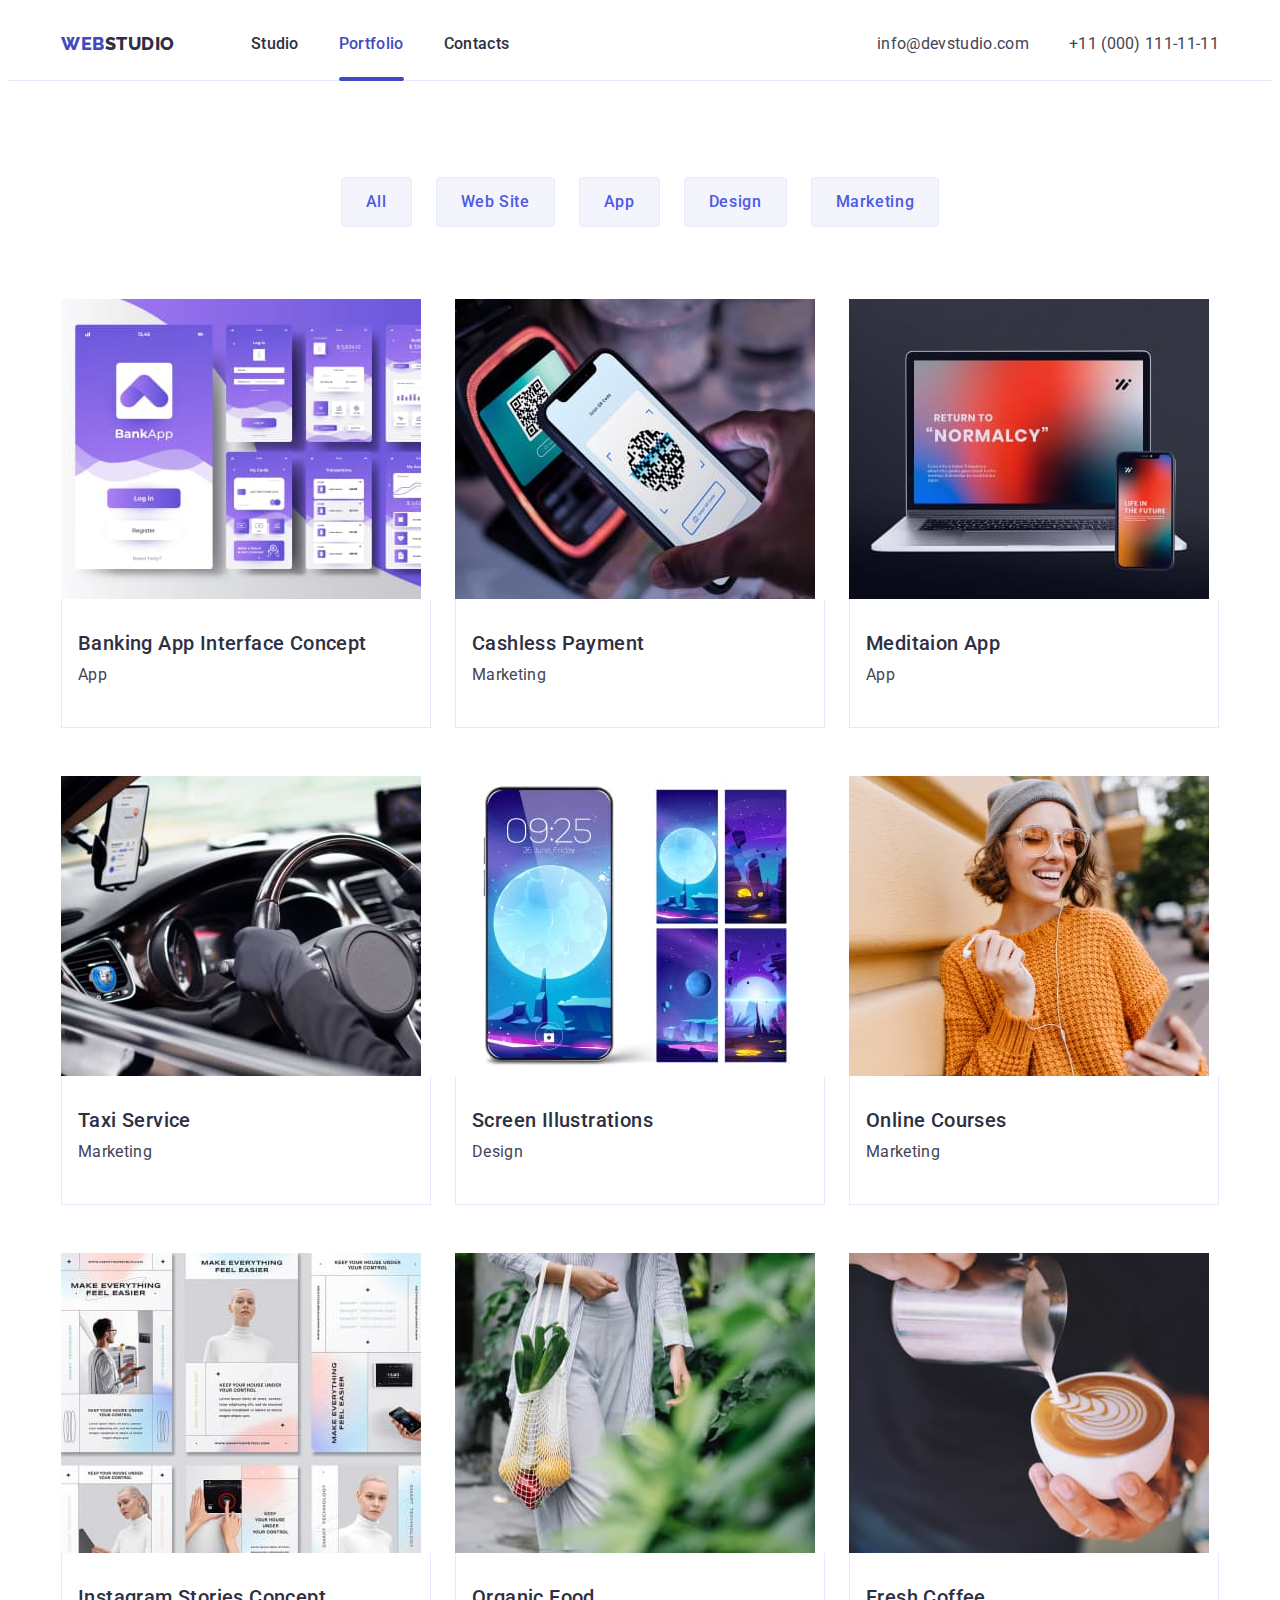
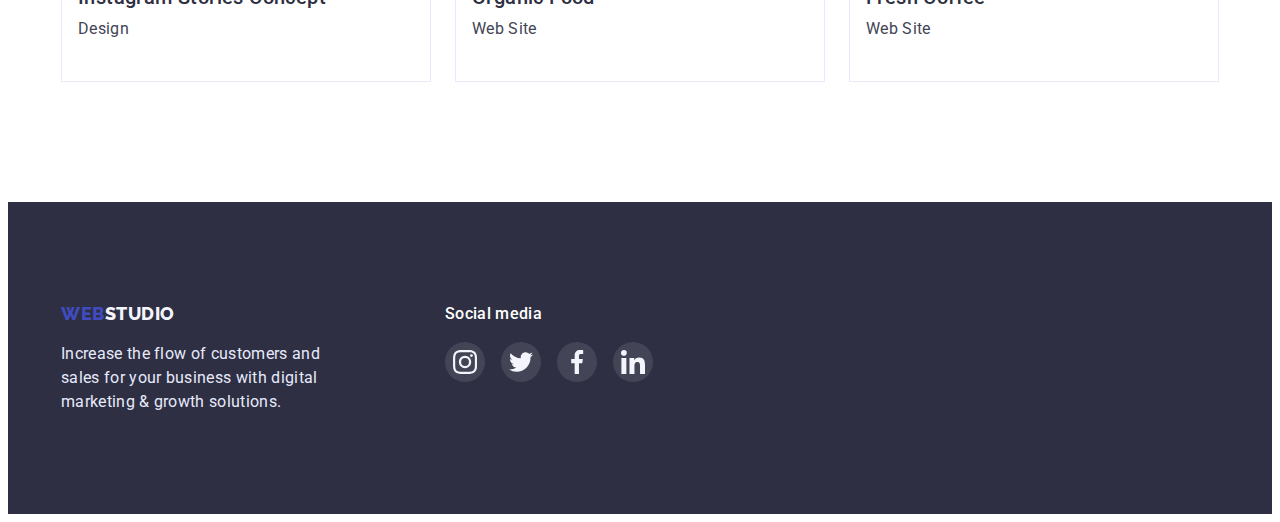
==== portfolio.html @ ab7bb0e6 "Initial commit" ====
<!DOCTYPE html>
<html lang="en">
  <head>
    <meta charset="UTF-8" />
    <meta http-equiv="X-UA-Compatible" content="IE=edge" />
    <meta name="viewport" content="width=device-width, initial-scale=1.0" />
    <title>Web Studio</title>
    <link rel="preconnect" href="https://fonts.googleapis.com" />
    <link rel="preconnect" href="https://fonts.gstatic.com" crossorigin />
    <link
      href="https://fonts.googleapis.com/css2?family=Raleway:wght@800&family=Roboto:wght@400;500;700;900&display=swap"
      rel="stylesheet"
    />
    <link
      rel="stylesheet"
      href="https://cdnjs.cloudflare.com/ajax/libs/modern-normalize/1.1.0/modern-normalize.min.css"
      integrity="sha512-wpPYUAdjBVSE4KJnH1VR1HeZfpl1ub8YT/NKx4PuQ5NmX2tKuGu6U/JRp5y+Y8XG2tV+wKQpNHVUX03MfMFn9Q=="
      crossorigin="anonymous"
      referrerpolicy="no-referrer"
    />
    <link rel="stylesheet" href="./css/styles.css" />
  </head>

  <body>
    <!-- Шапка сторінки -->
    <header class="header">
      <div class="header-container container">
        <nav class="header-nav">
          <!-- Логотип -->
          <a class="header-logo logo link" href="./index.html"
            ><span class="logo-style">Web</span>Studio</a
          >

          <!-- Меню -->
          <ul class="header-menu list">
            <li class="header-menu-item">
              <a class="header-menu-link link" href="./index.html">Studio</a>
            </li>
            <li class="header-menu-item">
              <a class="header-menu-link link current" href="./portfolio.html"
                >Portfolio</a
              >
            </li>
            <li class="header-menu-item">
              <a class="header-menu-link link" href="">Contacts</a>
            </li>
          </ul>
        </nav>

        <!-- Контактна інформація -->
        <address class="header-contacts">
          <ul class="header-contacts-list list">
            <li class="header-contacts-item">
              <a
                class="header-contacts-link link"
                href="mailto:info@devstudio.com"
                >info@devstudio.com</a
              >
            </li>
            <li class="header-contacts-item">
              <a class="header-contacts-link link" href="tel:+110001111111"
                >+11 (000) 111-11-11</a
              >
            </li>
          </ul>
        </address>
      </div>
    </header>

    <!-- Унікальний контенс сторінки -->
    <main>
      <!-- Каталог-->
      <section class="catalog section">
        <div class="catalog-container container">
          <h1 class="catalog-title hidden">Catalog</h1>
          <ul class="catalog-filter list">
            <li class="catalog-filter-item">
              <button class="catalog-filter-btn" type="button">All</button>
            </li>
            <li class="catalog-filter-item">
              <button class="catalog-filter-btn" type="button">Web Site</button>
            </li>
            <li class="catalog-filter-item">
              <button class="catalog-filter-btn" type="button">App</button>
            </li>
            <li class="catalog-filter-item">
              <button class="catalog-filter-btn" type="button">Design</button>
            </li>
            <li class="catalog-filter-item">
              <button class="catalog-filter-btn" type="button">
                Marketing
              </button>
            </li>
          </ul>
          <ul class="catalog-list list">
            <li class="catalog-list-item">
              <a class="catalog-list-link link" href="">
                <div class="overlay-wrapper">
                  <img
                    src="./images/product/product_1.jpg"
                    alt="Banking App Interface Concept"
                    width="360"
                  />
                  <p class="overlay">
                    14 Stylish and User-Friendly App Design Concepts · Task
                    Manager App · Calorie Tracker App · Exotic Fruit Ecommerce
                    App · Cloud Storage App
                  </p>
                </div>
                <div class="catalog-list-text">
                  <h2 class="catalog-list-title list-title">
                    Banking App Interface Concept
                  </h2>
                  <p class="catalog-list-description list-description">App</p>
                </div>
              </a>
            </li>
            <li class="catalog-list-item">
              <a class="catalog-list-link link" href="">
                <div class="overlay-wrapper">
                  <img
                    src="./images/product/product_2.jpg"
                    alt="Cashless Payment"
                    width="360"
                  />
                  <p class="overlay">
                    14 Stylish and User-Friendly App Design Concepts · Task
                    Manager App · Calorie Tracker App · Exotic Fruit Ecommerce
                    App · Cloud Storage App
                  </p>
                </div>
                <div class="catalog-list-text">
                  <h2 class="catalog-list-title list-title">
                    Cashless Payment
                  </h2>
                  <p class="catalog-list-description list-description">
                    Marketing
                  </p>
                </div>
              </a>
            </li>
            <li class="catalog-list-item">
              <a class="catalog-list-link link" href="">
                <div class="overlay-wrapper">
                  <img
                    src="./images/product/product_3.jpg"
                    alt="Meditaion App"
                    width="360"
                  />
                  <p class="overlay">
                    14 Stylish and User-Friendly App Design Concepts · Task
                    Manager App · Calorie Tracker App · Exotic Fruit Ecommerce
                    App · Cloud Storage App
                  </p>
                </div>
                <div class="catalog-list-text">
                  <h2 class="catalog-list-title list-title">Meditaion App</h2>
                  <p class="catalog-list-description list-description">App</p>
                </div>
              </a>
            </li>
            <li class="catalog-list-item">
              <a class="catalog-list-link link" href="">
                <div class="overlay-wrapper">
                  <img
                    src="./images/product/product_4.jpg"
                    alt="Taxi Service"
                    width="360"
                  />
                  <p class="overlay">
                    14 Stylish and User-Friendly App Design Concepts · Task
                    Manager App · Calorie Tracker App · Exotic Fruit Ecommerce
                    App · Cloud Storage App
                  </p>
                </div>
                <div class="catalog-list-text">
                  <h2 class="catalog-list-title list-title">Taxi Service</h2>
                  <p class="catalog-list-description list-description">
                    Marketing
                  </p>
                </div>
              </a>
            </li>
            <li class="catalog-list-item">
              <a class="catalog-list-link link" href="">
                <div class="overlay-wrapper">
                  <img
                    src="./images/product/product_5.jpg"
                    alt="Screen Illustrations"
                    width="360"
                  />
                  <p class="overlay">
                    14 Stylish and User-Friendly App Design Concepts · Task
                    Manager App · Calorie Tracker App · Exotic Fruit Ecommerce
                    App · Cloud Storage App
                  </p>
                </div>
                <div class="catalog-list-text">
                  <h2 class="catalog-list-title list-title">
                    Screen Illustrations
                  </h2>
                  <p class="catalog-list-description list-description">
                    Design
                  </p>
                </div>
              </a>
            </li>
            <li class="catalog-list-item">
              <a class="catalog-list-link link" href="">
                <div class="overlay-wrapper">
                  <img
                    src="./images/product/product_6.jpg"
                    alt="Online Courses"
                    width="360"
                  />
                  <p class="overlay">
                    14 Stylish and User-Friendly App Design Concepts · Task
                    Manager App · Calorie Tracker App · Exotic Fruit Ecommerce
                    App · Cloud Storage App
                  </p>
                </div>
                <div class="catalog-list-text">
                  <h2 class="catalog-list-title list-title">Online Courses</h2>
                  <p class="catalog-list-description list-description">
                    Marketing
                  </p>
                </div>
              </a>
            </li>
            <li class="catalog-list-item">
              <a class="catalog-list-link link" href="">
                <div class="overlay-wrapper">
                  <img
                    src="./images/product/product_7.jpg"
                    alt="Instagram Stories Concept"
                    width="360"
                  />
                  <p class="overlay">
                    14 Stylish and User-Friendly App Design Concepts · Task
                    Manager App · Calorie Tracker App · Exotic Fruit Ecommerce
                    App · Cloud Storage App
                  </p>
                </div>
                <div class="catalog-list-text">
                  <h2 class="catalog-list-title list-title">
                    Instagram Stories Concept
                  </h2>
                  <p class="catalog-list-description list-description">
                    Design
                  </p>
                </div>
              </a>
            </li>
            <li class="catalog-list-item">
              <a class="catalog-list-link link" href="">
                <div class="overlay-wrapper">
                  <img
                    src="./images/product/product_8.jpg"
                    alt="Organic Food"
                    width="360"
                  />
                  <p class="overlay">
                    14 Stylish and User-Friendly App Design Concepts · Task
                    Manager App · Calorie Tracker App · Exotic Fruit Ecommerce
                    App · Cloud Storage App
                  </p>
                </div>
                <div class="catalog-list-text">
                  <h2 class="catalog-list-title list-title">Organic Food</h2>
                  <p class="catalog-list-description list-description">
                    Web Site
                  </p>
                </div>
              </a>
            </li>
            <li class="catalog-list-item">
              <a class="catalog-list-link link" href="">
                <div class="overlay-wrapper">
                  <img
                    src="./images/product/product_9.jpg"
                    alt="Fresh Coffee"
                    width="360"
                  />
                  <p class="overlay">
                    14 Stylish and User-Friendly App Design Concepts · Task
                    Manager App · Calorie Tracker App · Exotic Fruit Ecommerce
                    App · Cloud Storage App
                  </p>
                </div>
                <div class="catalog-list-text">
                  <h2 class="catalog-list-title list-title">Fresh Coffee</h2>
                  <p class="catalog-list-description list-description">
                    Web Site
                  </p>
                </div>
              </a>
            </li>
          </ul>
        </div>
      </section>
    </main>

    <!-- Підвал сторінки -->
    <footer class="footer">
      <div class="footer-container container">
        <div class="footer-about">
          <a class="footer-logo logo link" href="./index.html"
            ><span class="logo-style">Web</span>Studio</a
          >
          <p class="footer-description">
            Increase the flow of customers and sales for your business with
            digital marketing & growth solutions.
          </p>
        </div>
        <div class="footer-soc">
          <h3 class="footer-soc-title list-title">Social media</h3>
          <ul class="footer-soc-list">
            <li class="footer-soc-item">
              <a href="" class="footer-soc-link link">
                <svg width="24" height="24" class="footer-soc-icon">
                  <use href="./images/icons.svg#icon-instagram"></use>
                </svg>
              </a>
            </li>
            <li class="footer-soc-item">
              <a href="" class="footer-soc-link link">
                <svg width="24" height="24" class="footer-soc-icon">
                  <use href="./images/icons.svg#icon-twitter"></use>
                </svg>
              </a>
            </li>
            <li class="footer-soc-item">
              <a href="" class="footer-soc-link link">
                <svg width="24" height="24" class="footer-soc-icon">
                  <use href="./images/icons.svg#icon-facebook"></use>
                </svg>
              </a>
            </li>
            <li class="footer-soc-item">
              <a href="" class="footer-soc-link link">
                <svg width="24" height="24" class="footer-soc-icon">
                  <use href="./images/icons.svg#icon-linkedin"></use>
                </svg>
              </a>
            </li>
          </ul>
        </div>
      </div>
    </footer>
  </body>
</html>
---- css/styles.css ----
:root {
  --accent-color: #404bbf;
  --primary-text: #2e2f42;
  --secondary-text-color: #434455;
  --primary-text-color-light: #ffffff;
  --button-color: #4d5ae5;
  --background-color: #2e2f42;
  --background-color-secondary: #f4f4fd;
  --footer-text-color: #e7e9fc;
  --footer-logo-color: #f4f4fd;
  --footer-accent-color: #31d0aa;
  --customers-logo-color: #8e8f99;
  --modal-beckground: #fcfcfc;
  --animation: 250ms cubic-bezier(0.4, 0, 0.2, 1);
}

/* Скидання маркування списків */
.list {
  list-style: none;
}

/* Скидання підчеркувань посилань */
.link {
  text-decoration: none;
}

body {
  font-family: "Roboto", sans-serif;
  color: var(--primary-text);
}

p,
h1,
h2,
h3,
h4,
h5,
h6 {
  margin: 0;
}

ul {
  padding-left: 0;
  margin: 0;
}

button {
  cursor: pointer;
}

address {
  font-style: normal;
}

img {
  display: block;
}

.hidden {
  position: absolute;
  width: 1px;
  height: 1px;
  margin: -1px;
  border: 0;
  padding: 0;

  white-space: nowrap;
  clip-path: inset(100%);
  clip: rect(0 0 0 0);
  overflow: hidden;
}

/* ================================ COMPONENTS ================================ */
.container {
  width: 1158px;
  padding-left: 15px;
  padding-right: 15px;
  margin: 0 auto;
}

.title {
  font-weight: 700;
  font-size: 36px;
  line-height: 1.11;
  letter-spacing: 0.02em;
  text-transform: capitalize;
}

.list-title {
  color: var(--primary-text);
  font-weight: 500;
  font-size: 20px;
  line-height: 1.2;
  letter-spacing: 0.02em;
  margin-bottom: 8px;
}

.list-description {
  color: var(--secondary-text-color);
  font-size: 16px;
  line-height: 1.5;
  letter-spacing: 0.02em;
  margin-bottom: 8px;
}

.logo {
  font-family: "Raleway", sans-serif;
  font-weight: 800;
  font-size: 18px;
  line-height: 1.33;
  letter-spacing: 0.03em;
  text-transform: uppercase;
}

.logo-style {
  color: var(--accent-color);
}

.section {
  padding-top: 120px;
  padding-bottom: 120px;
}

/* ================================ /COMPONENTS ================================ */

/* ================================== HEADER ================================== */

.header {
  padding-top: 24px;
  padding-bottom: 24px;
  border-bottom: 1px solid var(--footer-text-color);
}

.header-container {
  display: flex;
  justify-content: space-between;
}

.header-nav {
  display: flex;
  align-items: center;
}

.header-menu {
  display: flex;
  gap: 40px;
}

.header-contacts-list {
  display: flex;
  gap: 40px;
}

/* Логотип */
.header-logo {
  margin-right: 76px;
  color: var(--primary-text);
}

/* Головне меню */
.header-menu-link {
  font-weight: 500;
  font-size: 16px;
  line-height: 1.5;
  letter-spacing: 0.02em;
  color: var(--primary-text);
  transition: color var(--animation);
  position: relative;
}

.header-menu-link:hover,
.header-menu-link:focus {
  color: var(--accent-color);
}

.header-menu-link:after {
  content: "";
  position: absolute;
  width: 100%;
  height: 4px;
  left: 0px;
  top: 43px;
  background: var(--accent-color);
  border-radius: 2px;
  opacity: 0;
  transition: opacity var(--animation);
}

.header-menu-link:hover:after,
.header-menu-link:focus:after {
  opacity: 1;
}

/* Контактна інформація */

.header-contacts-link {
  font-style: normal;
  font-size: 16px;
  line-height: 1.5;
  letter-spacing: 0.02em;
  color: var(--secondary-text-color);
  transition: color var(--animation);
}

.header-contacts-link:hover,
.header-contacts-link:focus {
  color: var(--accent-color);
}

.current {
  color: var(--accent-color);
}

.current::after {
  content: "";
  position: absolute;
  width: 100%;
  height: 4px;
  left: 0px;
  top: 43px;
  background: var(--accent-color);
  border-radius: 2px;
  opacity: 1;
}

/* ================================== /HEADER ================================== */

/* ==================================== HERO ==================================== */

.hero-container {
  padding-top: 188px;
  padding-bottom: 188px;
  width: 1440px;
  height: 600px;
  background-color: var(--background-color);
  background-image: linear-gradient(
      rgba(46, 47, 66, 0.7),
      rgba(46, 47, 66, 0.7)
    ),
    url(../images/hero-background.jpg);
  background-repeat: no-repeat;
  background-position: center;
  background-size: cover;
}
/* Заставка */

.hero-title {
  max-width: 496px;
  margin: 0 auto;
  text-align: center;
  font-weight: 700;
  font-size: 56px;
  line-height: 1.07;
  letter-spacing: 0.02em;
  color: var(--primary-text-color-light);
}

.hero-btn {
  display: block;
  margin: 0 auto;
  min-width: 169px;
  height: 56px;
  margin-top: 48px;
  font-family: "Roboto", sans-serif;
  font-weight: 500;
  font-size: 16px;
  line-height: 1.5;
  letter-spacing: 0.04em;
  color: var(--primary-text-color-light);
  background: var(--button-color);
  box-shadow: 0px 4px 4px rgba(0, 0, 0, 0.15);
  border: 0;
  border-radius: 4px;
  cursor: pointer;
  transition: background var(--animation);
}

.hero-btn:hover,
.hero-btn:focus {
  background: var(--accent-color);
}
/* ================================== /HERO ================================== */

/* ================================== ABOUT ================================== */

.about {
  padding-bottom: 60px;
}

.about-list {
  display: flex;
  flex-wrap: wrap;
  gap: 24px;
}

.about-list-item {
  flex-basis: calc((100% - 72px) / 4);
}

.about-box {
  width: 264px;
  height: 112px;
  background: var(--background-color-secondary);
  border-radius: 4px;
  margin-bottom: 8px;
  display: flex;
  justify-content: center;
  align-items: center;
}

/* ================================== /ABOUT ================================== */

/* ================================== WORKS ================================== */

.works {
  padding-top: 60px;
}

.works-list {
  display: flex;
  flex-wrap: wrap;
  gap: 24px;
}

.work-list-item {
  flex-basis: calc((100% - 48px) / 3);
}

.works-title {
  text-align: center;
  margin-bottom: 72px;
}

/* ================================== /WORKS ================================== */

/* ================================== OUR TEAM ================================== */

.team {
  background: var(--background-color-secondary);
}

.team-title {
  text-align: center;
  margin-bottom: 72px;
}

.team-list {
  display: flex;
  flex-wrap: wrap;
  gap: 24px;
}

.team-list-text {
  padding: 32px 16px 32px 16px;
  text-align: center;
}

.team-list-item {
  flex-basis: calc((100% - 72px) / 4);
  background: var(--primary-text-color-light);
  box-shadow: 0px 1px 6px rgba(46, 47, 66, 0.08),
    0px 1px 1px rgba(46, 47, 66, 0.16), 0px 2px 1px rgba(46, 47, 66, 0.08);
  border-radius: 0px 0px 4px 4px;
}

.team-soc-list {
  display: flex;
  justify-content: center;
  gap: 24px;
}

.team-soc-item {
  width: 40px;
  height: 40px;
}

.team-soc-link {
  width: 100%;
  height: 100%;
  border-radius: 50%;
  background-color: var(--button-color);
  display: flex;
  align-items: center;
  justify-content: center;
  transition: background-color var(--animation);
}

.team-soc-icon {
  fill: var(--footer-logo-color);
}

.team-soc-link:hover,
.team-soc-link:focus {
  background-color: var(--accent-color);
}

/* ================================== /OUR TEAM ================================== */

/* ================================== CUSTOMERS ================================== */

.customers-title {
  text-align: center;
  margin-bottom: 72px;
}

.customers-list {
  display: flex;
  flex-wrap: wrap;
  gap: 24px;
}

.customers-list-item {
  width: 168px;
  height: 88px;
  flex-basis: calc((100% - 120px) / 6);
}

.customers-link {
  width: 100%;
  height: 100%;
  border: 1px solid var(--customers-logo-color);
  border-radius: 4px;
  display: flex;
  align-items: center;
  justify-content: center;
  fill: var(--customers-logo-color);
  transition: border var(--animation), fill var(--animation);
}

.customers-link:hover,
.customers-link:focus {
  border: 1px solid var(--accent-color);
  fill: var(--accent-color);
}

/* ================================== CUSTOMERS ================================== */

/* ================================== PORTFOLIO ================================== */

.catalog {
  padding-top: 96px;
}

.catalog-filter-btn {
  font-family: "Roboto", sans-serif;
  font-weight: 500;
  font-size: 16px;
  line-height: 1.5;
  letter-spacing: 0.04em;
  color: var(--button-color);
  background: var(--background-color-secondary);
  border: 1px solid var(--footer-text-color);
  border-radius: 4px;
  cursor: pointer;
  padding: 12px 24px;
  transition: color var(--animation), background var(--animation),
    box-shadow var(--animation), border-radius var(--animation);
}

.catalog-filter-btn:hover,
.catalog-filter-btn:focus {
  color: var(--primary-text-color-light);
  background: var(--accent-color);
  box-shadow: 0px 3px 1px rgba(0, 0, 0, 0.1), 0px 2px 1px rgba(0, 0, 0, 0.08),
    0px 2px 2px rgba(0, 0, 0, 0.12);
  border-radius: 4px;
}

.catalog-filter {
  text-align: center;
  display: flex;
  gap: 24px;
  margin-bottom: 72px;
  justify-content: center;
}

.catalog-list {
  display: flex;
  flex-wrap: wrap;
  gap: 48px 24px;
}

.catalog-list-item {
  flex-basis: calc((100% - 48px) / 3);
}

.catalog-list-text {
  border: 1px solid var(--footer-text-color);
  border-top: none;
  padding: 32px 16px 32px 16px;
}

.catalog-list-link {
  background: var(--primary-text-color-light);
  display: block;
  box-shadow: 0px;
  transition: box-shadow var(--animation);
}

.catalog-list-link:hover,
.catalog-list-link:focus {
  box-shadow: 0px 1px 6px rgba(46, 47, 66, 0.08),
    0px 1px 1px rgba(46, 47, 66, 0.16), 0px 2px 1px rgba(46, 47, 66, 0.08);
}

.overlay-wrapper {
  position: relative;
  overflow: hidden;
}

.overlay {
  position: absolute;
  top: 0;
  left: 0;
  width: 100%;
  height: 100%;
  font-size: 16px;
  line-height: 1.5;
  letter-spacing: 0.02em;
  color: var(--background-color-secondary);
  background: var(--button-color);
  padding: 40px 32px;
  overflow: auto;
  transform: translate(0, 100%);
  transition: transform var(--animation);
}

.catalog-list-link:hover .overlay,
.catalog-list-link:focus .overlay {
  transform: translate(0, 0);
}

/* ================================== /PORTFOLIO================================== */

/* ================================== FOOTER ================================== */
/* Стилі підвалу */
.footer {
  padding-top: 100px;
  padding-bottom: 100px;
  background: var(--background-color);
}

.footer-container {
  display: flex;
}

.footer-logo {
  color: var(--footer-logo-color);
}

.footer-description {
  margin-top: 16px;
  max-width: 264px;
  font-size: 16px;
  line-height: 1.5;
  letter-spacing: 0.02em;
  color: var(--footer-text-color);
}

.footer-soc {
  margin-left: 120px;
}

.footer-soc-title {
  font-size: 16px;
  line-height: 1.5;
  color: var(--primary-text-color-light);
  margin-bottom: 16px;
}

.footer-soc-list {
  display: flex;
  flex-wrap: wrap;
  gap: 16px;
}

.footer-soc-item {
  width: 40px;
  height: 40px;
}

.footer-soc-link {
  width: 100%;
  height: 100%;
  border-radius: 50%;
  background-color: rgba(255, 255, 255, 0.1);
  display: flex;
  align-items: center;
  justify-content: center;
  transition: background-color var(--animation);
}

.footer-soc-icon {
  fill: var(--footer-logo-color);
}

.footer-soc-link:hover,
.footer-soc-link:focus {
  background-color: var(--footer-accent-color);
}

/* ================================== /FOOTER ================================== */

/* ================================== MODAL ================================== */
.backdrop {
  position: fixed;
  top: 0;
  width: 100%;
  height: 100%;
  background: rgba(46, 47, 66, 0.4);
  transition: opacity 300ms linear, visibility 300ms linear;
}

.modal {
  width: 408px;
  min-height: 576px;
  background: var(--modal-beckground);
  box-shadow: 0px 1px 1px rgba(0, 0, 0, 0.14), 0px 1px 3px rgba(0, 0, 0, 0.12),
    0px 2px 1px rgba(0, 0, 0, 0.2);
  border-radius: 4px;
  position: absolute;
  top: 50%;
  left: 50%;
  transform: translate(-50%, -50%) scale(1) rotate(360deg);
  transition: transform 300ms linear;
  padding: 24px;
}

.backdrop.is-hidden .modal {
  transform: translate(-50%, -50%) scale(0) rotate(0deg);
}

.modal-close-button {
  width: 24px;
  height: 24px;
  background: var(--footer-text-color);
  border: 1px solid rgba(0, 0, 0, 0.1);
  border-radius: 50%;
  display: flex;
  align-items: center;
  justify-content: center;
  margin-left: auto;
}

.is-hidden {
  opacity: 0;
  visibility: hidden;
  pointer-events: 0;
}

.no-scroll {
  overflow: hidden;
}
/* ================================== /MODAL ================================== */
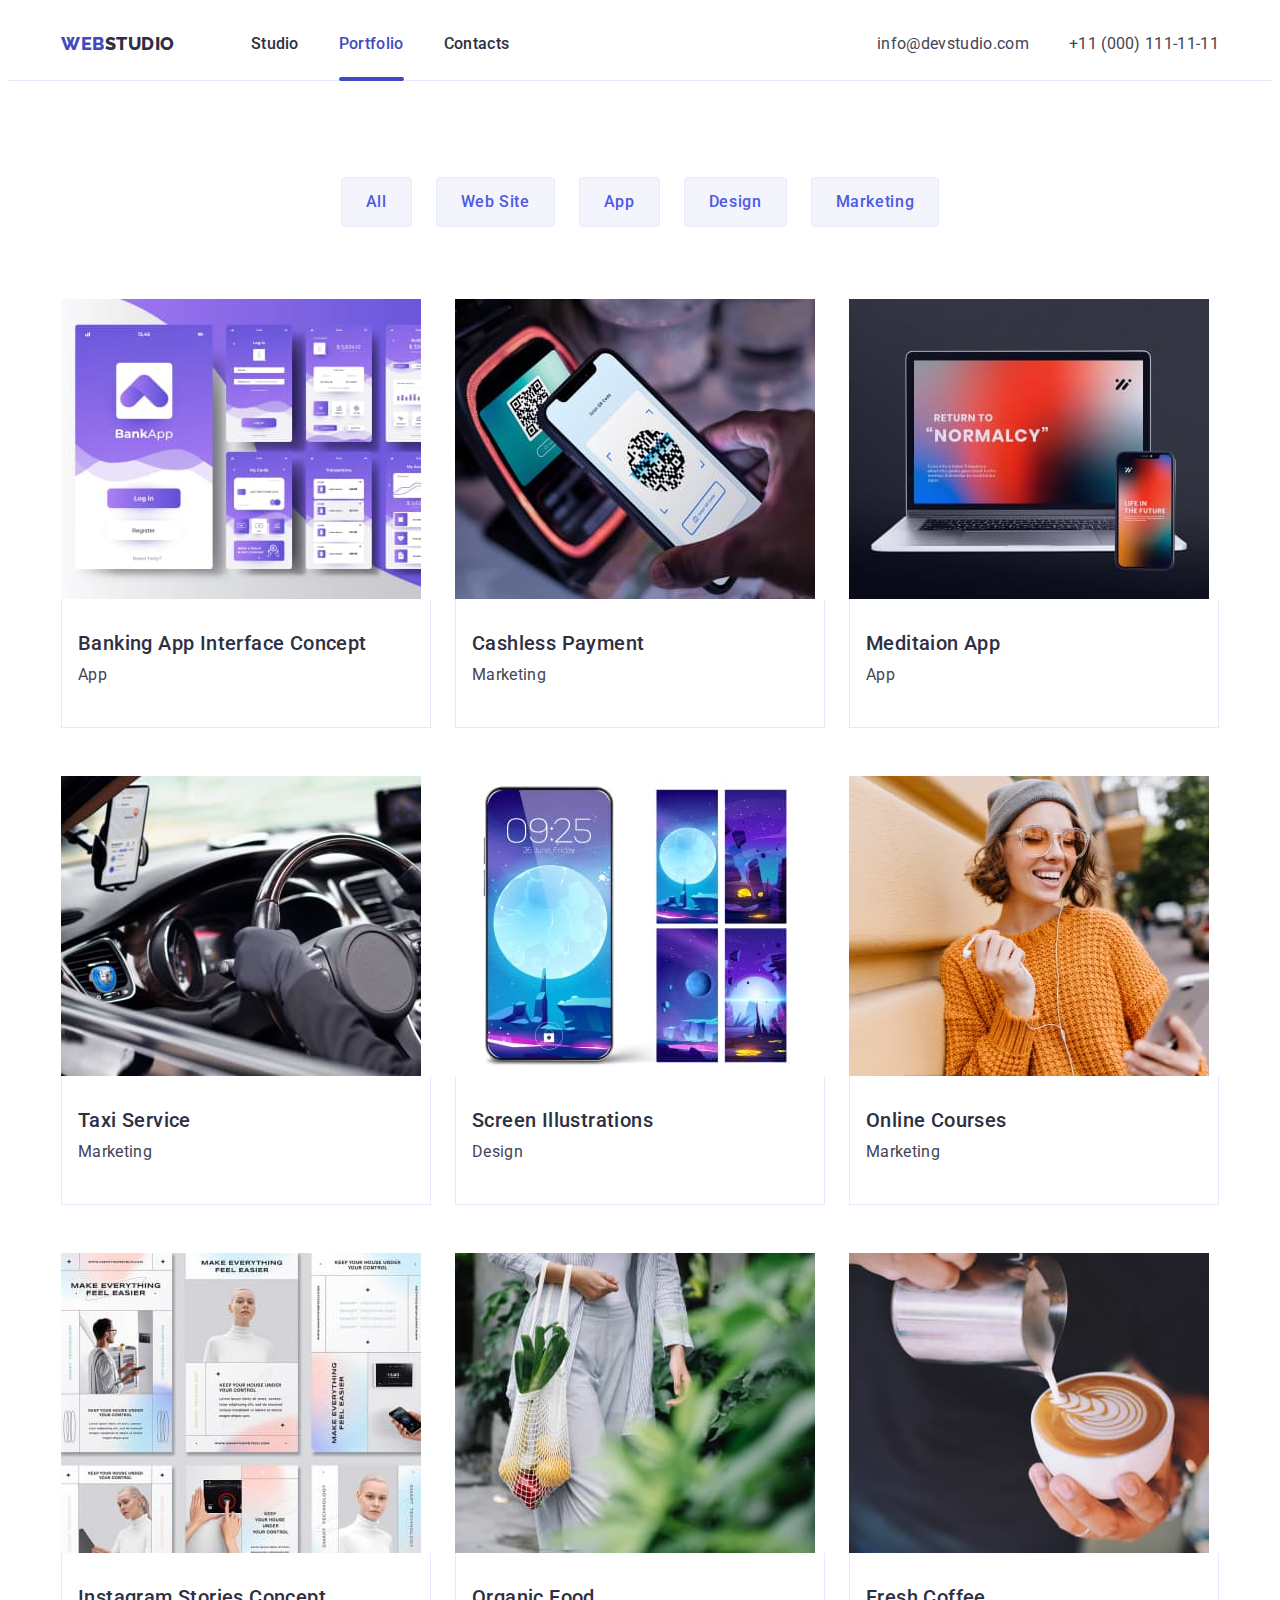
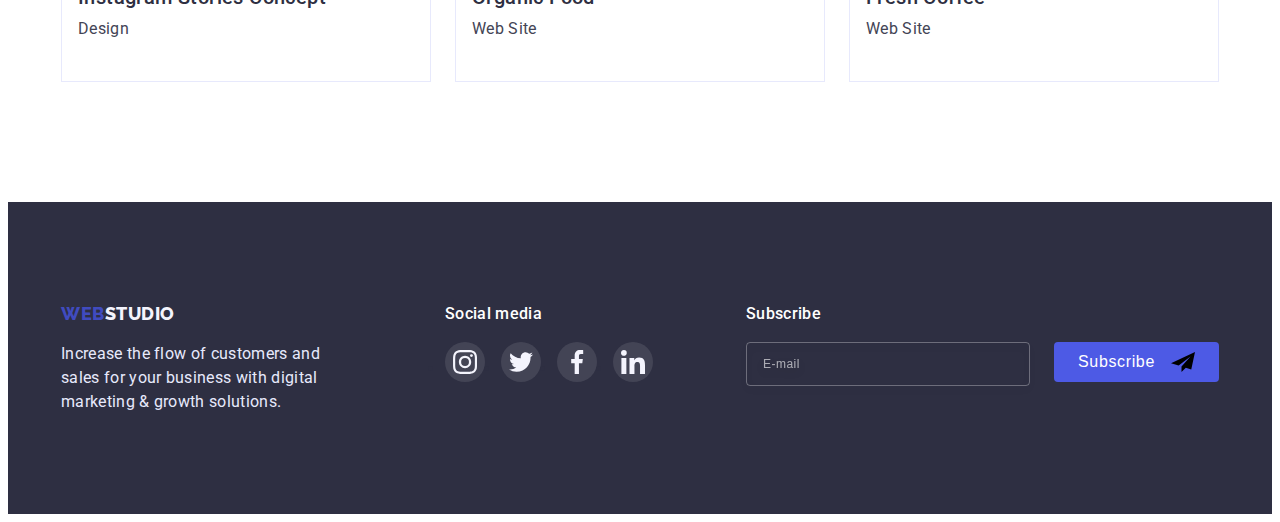
==== commit cf60d0d8: "hw6.1" ====
--- a/portfolio.html
+++ b/portfolio.html
@@ -345,6 +345,25 @@
             </li>
           </ul>
         </div>
+        <div class="footer-subscribe">
+          <p class="footer-subscribe-title list-title">Subscribe</p>
+          <form class="footer-subscribe-form">
+            <input
+              type="email"
+              class="subscribe-input"
+              id="subscribe-name"
+              name="subscribe-name"
+              placeholder="E-mail"
+            />
+            <label for="subscribe-name" class="subscribe-name-label"></label>
+            <button type="submit" class="subscribe-btn">
+              Subscribe
+              <svg width="24" height="24" class="modal-close-icon">
+                <use href="./images/icons.svg#icon-sub"></use>
+              </svg>
+            </button>
+          </form>
+        </div>
       </div>
     </footer>
   </body>
--- a/css/styles.css
+++ b/css/styles.css
@@ -11,6 +11,7 @@
   --footer-accent-color: #31d0aa;
   --customers-logo-color: #8e8f99;
   --modal-beckground: #fcfcfc;
+  --modal-check: #757575;
   --animation: 250ms cubic-bezier(0.4, 0, 0.2, 1);
 }
 
@@ -599,6 +600,76 @@
   background-color: var(--footer-accent-color);
 }
 
+.footer-subscribe {
+  margin-left: auto;
+}
+
+.footer-subscribe-title {
+  font-size: 16px;
+  line-height: 1.5;
+  color: var(--primary-text-color-light);
+  margin-bottom: 16px;
+}
+
+.footer-subscribe-form {
+  display: flex;
+}
+
+.subscribe-input {
+  width: 264px;
+  height: 40px;
+  border: 1px solid rgba(255, 255, 255, 0.3);
+  filter: drop-shadow(0px 4px 4px rgba(0, 0, 0, 0.15));
+  border-radius: 4px;
+  background: transparent;
+  padding-left: 16px;
+  color: var(--primary-text-color-light);
+  font-size: 12px;
+  line-height: 2px;
+  letter-spacing: 0.04em;
+  outline: transparent;
+  transition: border-color var(--animation);
+}
+
+.subscribe-input:hover,
+.subscribe-input:focus {
+  border-color: var(--primary-text-color-light);
+}
+
+.subscribe-input::placeholder {
+  color: rgba(255, 255, 255, 0.6);
+}
+
+.subscribe-btn {
+  width: 165px;
+  height: 40px;
+  font-weight: 500;
+  font-size: 16px;
+  line-height: 1.5;
+  letter-spacing: 0.04em;
+  color: var(--primary-text-color-light);
+  background: var(--button-color);
+  border: none;
+  border-radius: 4px;
+  display: flex;
+  align-items: center;
+  justify-content: center;
+  padding: 8px 24px;
+  gap: 16px;
+  cursor: pointer;
+  transition: background var(--animation);
+  margin-left: 24px;
+}
+
+.subscribe-btn:hover,
+.subscribe-btn:focus {
+  background: var(--accent-color);
+}
+
+.modal-subscribe-icon {
+  fill: var(--primary-text-color-light);
+}
+
 /* ================================== /FOOTER ================================== */
 
 /* ================================== MODAL ================================== */
@@ -640,6 +711,15 @@
   align-items: center;
   justify-content: center;
   margin-left: auto;
+  margin-bottom: 24px;
+  fill: var(--background-color);
+  transition: background var(--animation), fill var(--animation);
+}
+
+.modal-close-button:hover,
+.modal-close-button:focus {
+  background: var(--accent-color);
+  fill: var(--primary-text-color-light);
 }
 
 .is-hidden {
@@ -651,4 +731,167 @@
 .no-scroll {
   overflow: hidden;
 }
+
+.modal-title {
+  font-weight: 500;
+  font-size: 16px;
+  line-height: 1.5;
+  text-align: center;
+  letter-spacing: 0.02em;
+  color: var(--primary-text);
+  margin-bottom: 16px;
+}
+
+.modal-form {
+  display: flex;
+  flex-direction: column;
+}
+
+.input-wrap {
+  margin-bottom: 8px;
+  position: relative;
+}
+
+.modal-input {
+  width: 100%;
+  height: 40px;
+  border: 1px solid rgba(33, 33, 33, 0.2);
+  border-radius: 4px;
+  padding-left: 38px;
+  font-size: 12px;
+  line-height: 1.17;
+  letter-spacing: 0.04em;
+  outline: transparent;
+  transition: border-color var(--animation), fill var(--animation);
+}
+
+.modal-input-icon {
+  position: absolute;
+  left: 16px;
+  top: 50%;
+  transform: translateY(-50%);
+  fill: var(--background-color);
+  transition: fill var(--animation);
+}
+
+.modal-input:hover,
+.modal-input:focus {
+  border-color: var(--button-color);
+}
+
+.modal-input:hover + .modal-input-icon,
+.modal-input:focus + .modal-input-icon {
+  fill: var(--button-color);
+}
+
+.modal-name-label {
+  font-size: 12px;
+  line-height: 1.17;
+  letter-spacing: 0.04em;
+  color: var(--customers-logo-color);
+  margin-bottom: 4px;
+}
+.modal-textarea {
+  width: 100%;
+  height: 120px;
+  border: 1px solid rgba(33, 33, 33, 0.2);
+  border-radius: 4px;
+  resize: none;
+  margin-bottom: 16px;
+  font-size: 12px;
+  line-height: 1.17;
+  letter-spacing: 0.04em;
+  padding: 8px 16px;
+  outline: transparent;
+  transition: border-color var(--animation);
+}
+
+.modal-textarea::placeholder {
+  color: rgba(117, 117, 117, 0.5);
+}
+
+.modal-textarea:hover,
+.modal-textarea:focus {
+  border-color: var(--button-color);
+}
+
+.modal-check-label {
+  font-size: 12px;
+  line-height: 1.17;
+  letter-spacing: 0.04em;
+  color: var(--modal-check);
+  display: flex;
+  align-items: center;
+}
+
+.modal-check-label span {
+  width: 16px;
+  height: 16px;
+  border: 1px solid rgba(46, 47, 66, 0.4);
+  border-radius: 2px;
+  display: flex;
+  align-items: center;
+  justify-content: center;
+  fill: transparent;
+  margin-right: 8px;
+}
+
+.modal-privacy:checked + .modal-check-label span {
+  background: var(--accent-color);
+  border: 1px solid var(--accent-color);
+  border-radius: 2px;
+  background-image: url(../images/check.svg);
+  background-repeat: no-repeat;
+  background-position: center;
+  fill: var(--footer-logo-color);
+}
+
+.privacy-link {
+  margin-left: 4px;
+  text-decoration: underline;
+  color: var(--button-color);
+}
+
+/* .modal-privacy:checked + .modal-check-label::before {
+  background: var(--accent-color);
+  border: 1px solid var(--accent-color);
+  border-radius: 2px;
+  background-image: url(../images/check.svg);
+  background-repeat: no-repeat;
+  background-position: center;
+} */
+
+/* .modal-check-label::before {
+  content: "";
+  width: 16px;
+  height: 16px;
+  border: 1px solid rgba(46, 47, 66, 0.4);
+  border-radius: 2px;
+  display: block;
+} */
+
+.modal-btn {
+  display: block;
+  margin: 0 auto;
+  min-width: 169px;
+  height: 56px;
+  margin-top: 24px;
+  font-family: "Roboto", sans-serif;
+  font-weight: 500;
+  font-size: 16px;
+  line-height: 1.5;
+  letter-spacing: 0.04em;
+  color: var(--primary-text-color-light);
+  background: var(--button-color);
+  box-shadow: 0px 4px 4px rgba(0, 0, 0, 0.15);
+  border: 0;
+  border-radius: 4px;
+  cursor: pointer;
+  transition: background var(--animation);
+}
+
+.modal-btn:hover,
+.modal-btn:focus {
+  background: var(--accent-color);
+}
 /* ================================== /MODAL ================================== */
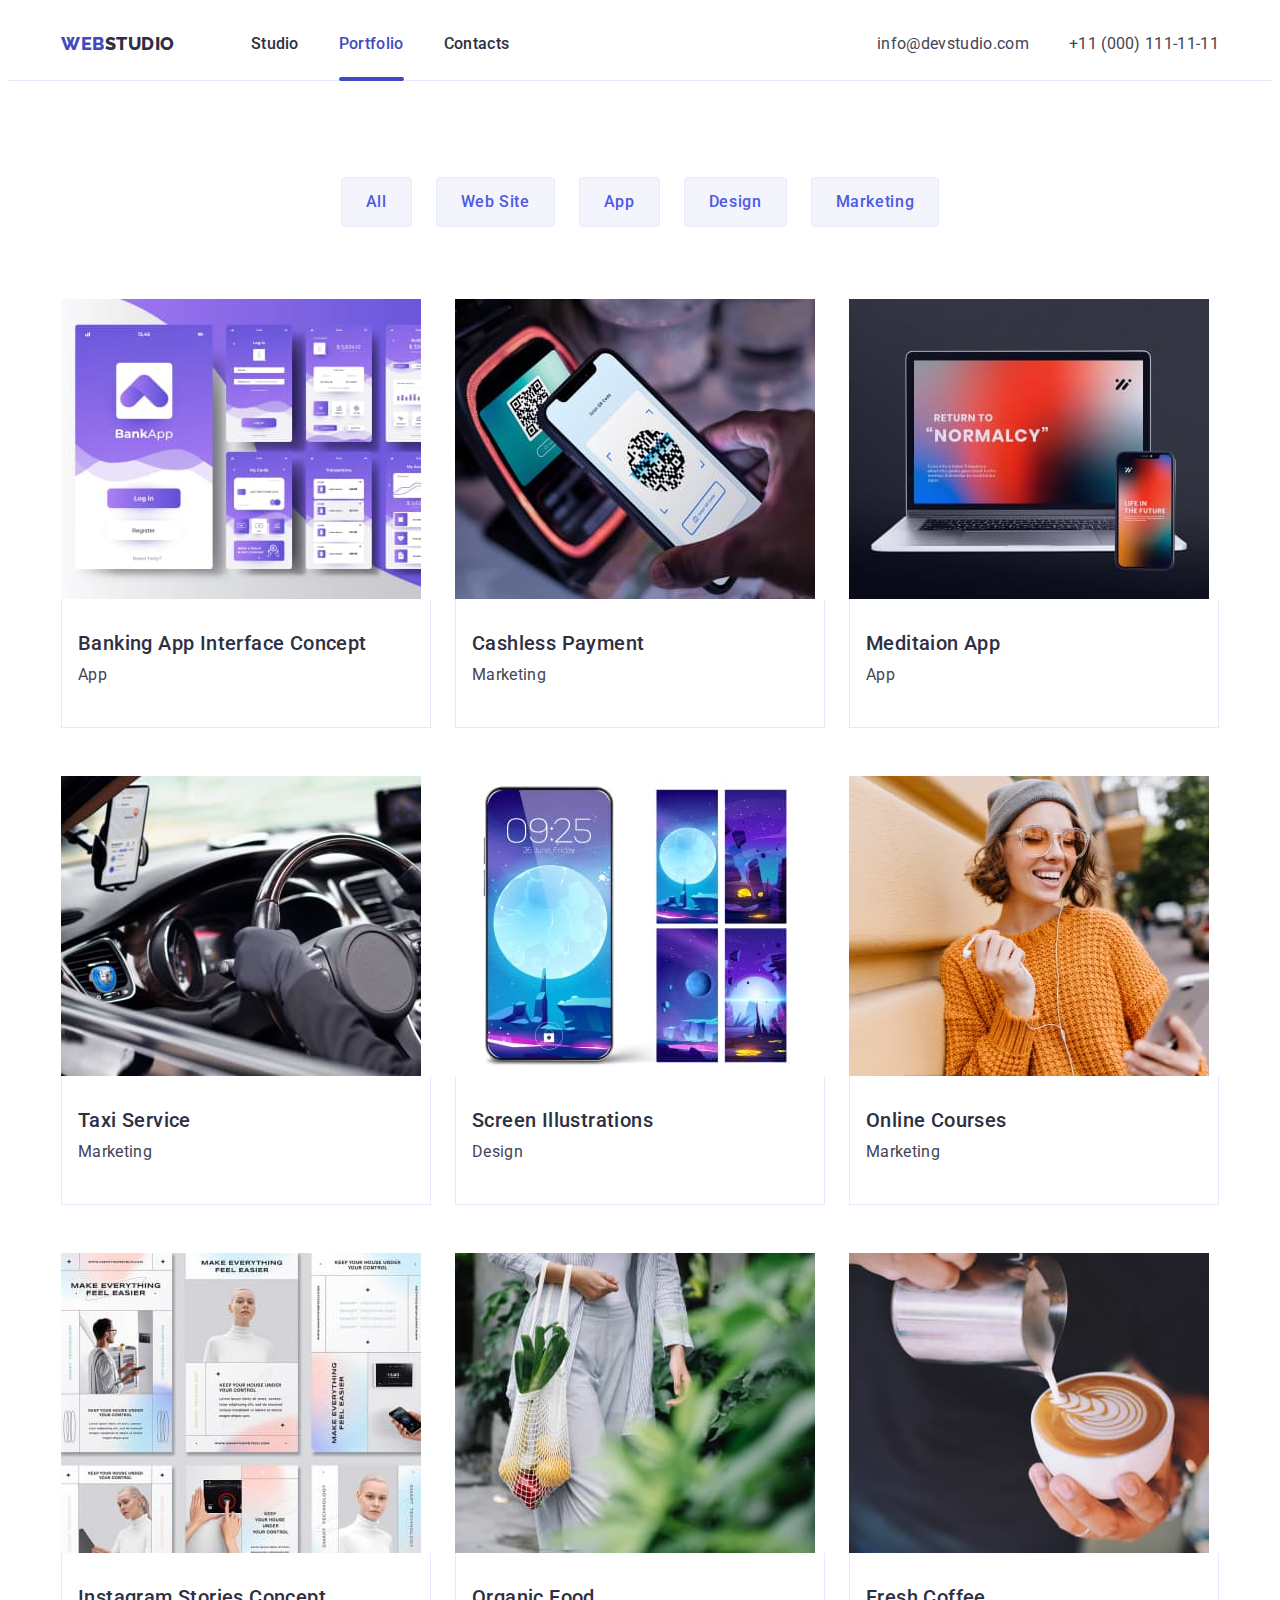
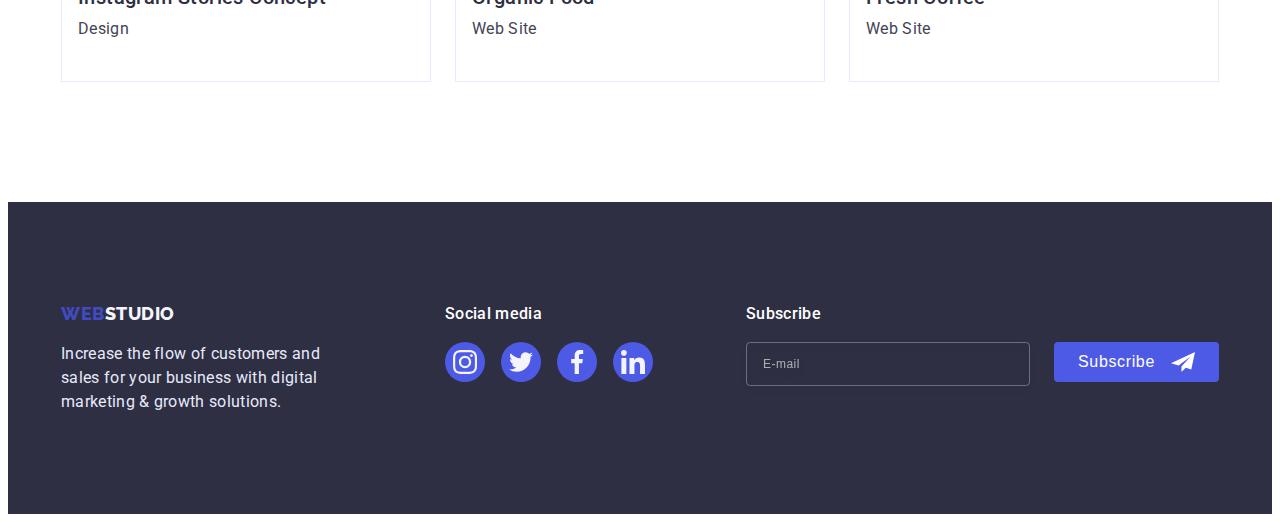
==== commit 34f695a9: "hw6.4" ====
--- a/portfolio.html
+++ b/portfolio.html
@@ -313,8 +313,8 @@
           </p>
         </div>
         <div class="footer-soc">
-          <h3 class="footer-soc-title list-title">Social media</h3>
-          <ul class="footer-soc-list">
+          <p class="footer-soc-title list-title">Social media</p>
+          <ul class="footer-soc-list list">
             <li class="footer-soc-item">
               <a href="" class="footer-soc-link link">
                 <svg width="24" height="24" class="footer-soc-icon">
@@ -354,11 +354,11 @@
               id="subscribe-name"
               name="subscribe-name"
               placeholder="E-mail"
+              required
             />
-            <label for="subscribe-name" class="subscribe-name-label"></label>
             <button type="submit" class="subscribe-btn">
               Subscribe
-              <svg width="24" height="24" class="modal-close-icon">
+              <svg width="24" height="24" class="subscribe-icon">
                 <use href="./images/icons.svg#icon-sub"></use>
               </svg>
             </button>
--- a/css/styles.css
+++ b/css/styles.css
@@ -584,7 +584,7 @@
   width: 100%;
   height: 100%;
   border-radius: 50%;
-  background-color: rgba(255, 255, 255, 0.1);
+  background-color: var(--button-color);
   display: flex;
   align-items: center;
   justify-content: center;
@@ -666,7 +666,7 @@
   background: var(--accent-color);
 }
 
-.modal-subscribe-icon {
+.subscribe-icon {
   fill: var(--primary-text-color-light);
 }
 
